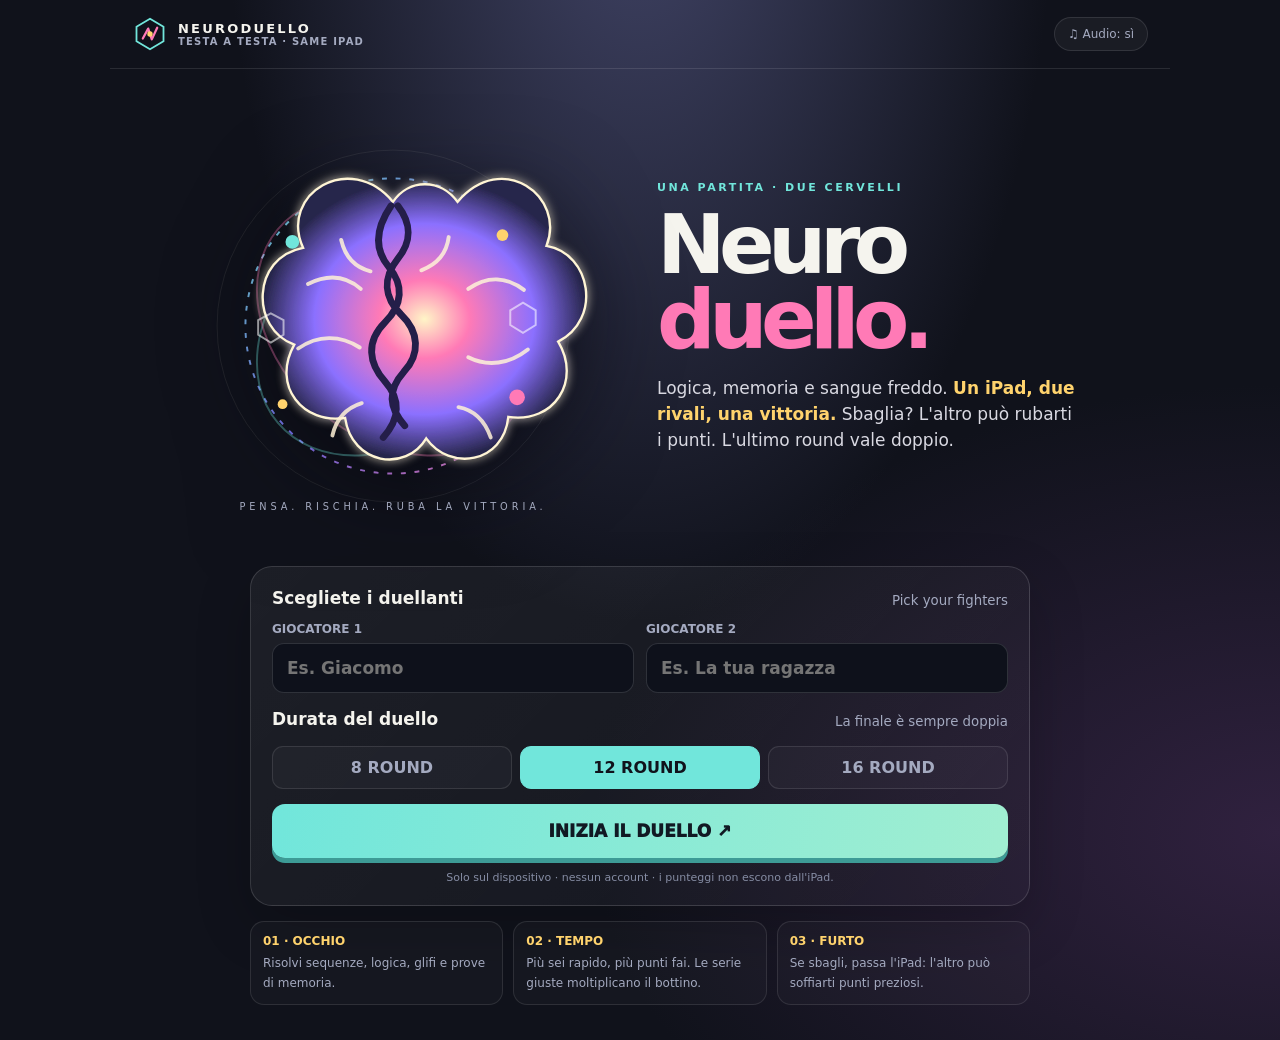
==== duello-mentale/index.html @ e72bb615 "Add German translations to Neuroduello" ====
<!doctype html>
<html lang="it">
<head>
<meta charset="utf-8">
<meta name="viewport" content="width=device-width,initial-scale=1,viewport-fit=cover">
<meta name="theme-color" content="#10121b">
<meta name="apple-mobile-web-app-capable" content="yes">
<meta name="apple-mobile-web-app-status-bar-style" content="black-translucent">
<meta name="description" content="Neuroduello: un gioco di logica, memoria e sfida per due sullo stesso iPad.">
<title>Neuroduello — testa a testa</title>
<style>
:root{color-scheme:dark;--bg:#10121b;--panel:#191d2a;--panel2:#202638;--ink:#f5f4ee;--muted:#a4aac0;--cyan:#71e6db;--pink:#ff7ab6;--gold:#ffd36d;--line:#ffffff1b;--font:ui-rounded,"SF Pro Rounded",system-ui,-apple-system,BlinkMacSystemFont,"Segoe UI",sans-serif}
*{box-sizing:border-box}html{min-height:100%;background:var(--bg)}body{margin:0;min-height:100svh;background:radial-gradient(ellipse at 50% -15%,#424568 0%,transparent 46%),radial-gradient(ellipse at 100% 80%,#30213f 0%,transparent 38%),var(--bg);font-family:var(--font);color:var(--ink);-webkit-tap-highlight-color:transparent}button,input{font:inherit}button{color:inherit;touch-action:manipulation;cursor:pointer}button:focus-visible,input:focus-visible{outline:3px solid var(--gold);outline-offset:3px}[hidden]{display:none!important}
.top{max-width:1060px;margin:auto;padding:16px 22px;display:flex;align-items:center;justify-content:space-between;border-bottom:1px solid var(--line)}.brand{display:flex;align-items:center;gap:10px;font-size:13px;font-weight:900;letter-spacing:.17em}.brand svg{width:36px;height:36px}.brand small{display:block;color:var(--muted);font-size:10px;letter-spacing:.12em}.sound{border:1px solid var(--line);background:#ffffff0b;border-radius:999px;padding:9px 13px;color:var(--muted);font-size:12px}
main{max-width:1000px;margin:auto;padding:22px 22px calc(35px + env(safe-area-inset-bottom));min-height:calc(100svh - 80px)}.view{animation:enter .24s ease both}.hero{display:grid;grid-template-columns:1fr 1fr;align-items:center;gap:34px;padding:20px 0 25px}.art{width:min(100%,430px);aspect-ratio:1;justify-self:center;filter:drop-shadow(0 20px 45px #03040c99)}.eyebrow{color:var(--cyan);font-size:11px;font-weight:900;letter-spacing:.23em;text-transform:uppercase}.hero h1{font-size:clamp(46px,7vw,82px);line-height:.91;letter-spacing:-.08em;margin:14px 0}.hero h1 span{display:block;color:var(--pink)}.lead{font-size:17px;line-height:1.55;color:#d9d9e2;max-width:420px}.lead b{color:var(--gold)}.setup{max-width:780px;margin:0 auto;padding:21px;border:1px solid #ffffff24;border-radius:22px;background:linear-gradient(135deg,#ffffff0e,#ffffff05);box-shadow:0 20px 55px #0003}.setup-title{display:flex;justify-content:space-between;align-items:end;gap:12px;margin-bottom:14px}.setup-title strong{font-size:17px}.setup-title small{color:var(--muted)}.names{display:grid;grid-template-columns:1fr 1fr;gap:12px}.names label{font-size:12px;color:var(--muted);font-weight:700}.names input{margin-top:7px;display:block;width:100%;background:#0e111b;border:1px solid #ffffff23;border-radius:12px;padding:14px;color:var(--ink);font-size:17px}.round-picks{display:flex;gap:8px;margin:17px 0 15px}.round-picks button{flex:1;min-height:43px;border:1px solid var(--line);border-radius:11px;background:#ffffff08;color:var(--muted);font-weight:800}.round-picks button.selected{color:var(--bg);background:var(--cyan);border-color:var(--cyan)}.primary{min-height:54px;border:0;border-radius:13px;padding:13px 20px;background:linear-gradient(100deg,var(--cyan),#a1eed1);color:#111923;font-size:16px;font-weight:950;box-shadow:0 5px 0 #3d9b96}.primary:active{transform:translateY(3px);box-shadow:0 2px 0 #3d9b96}.start{width:100%;font-size:17px}.fine{font-size:11px;color:#868da4;text-align:center;margin:13px 0 0}.how{display:grid;grid-template-columns:repeat(3,1fr);gap:10px;margin:15px auto 0;max-width:780px}.how div{border:1px solid var(--line);border-radius:14px;padding:12px;background:#ffffff06}.how b{display:block;color:var(--gold);font-size:12px;margin-bottom:4px}.how span{font-size:12px;color:var(--muted);line-height:1.4}
.pass{max-width:640px;margin:9vh auto;text-align:center;padding:18px}.pass-orb{width:126px;height:126px;margin:0 auto 23px;display:grid;place-items:center;border-radius:50%;background:radial-gradient(circle at 35% 30%,#f5edc9,#ff7ab6 35%,#7c6cf2 68%,#161a28 70%);box-shadow:0 0 55px #ff7ab64d,inset -18px -15px 30px #242047;font-size:48px;font-weight:950;color:#171928;animation:float 2s ease-in-out infinite}.pass h2{font-size:clamp(30px,6vw,54px);line-height:1.02;letter-spacing:-.05em;margin:9px 0}.pass p{color:var(--muted);line-height:1.5}.pass .primary{margin-top:15px;min-width:min(100%,290px)}
.hud{display:grid;grid-template-columns:1fr auto 1fr;align-items:center;gap:12px;margin:0 auto 13px;max-width:840px}.player{padding:10px 12px;border:1px solid var(--line);border-radius:14px;background:#ffffff07;min-width:0}.player.active{border-color:var(--cyan);box-shadow:0 0 0 1px #71e6db44,inset 0 0 24px #71e6db0b}.player:last-child.active{border-color:var(--pink);box-shadow:0 0 0 1px #ff7ab644,inset 0 0 24px #ff7ab60b}.player-name{font-weight:850;overflow:hidden;text-overflow:ellipsis;white-space:nowrap}.score-line{display:flex;justify-content:space-between;align-items:baseline;margin-top:2px;color:var(--muted);font-size:11px}.score-line strong{font-size:19px;color:var(--ink)}.round-chip{border:1px solid #ffd36d55;background:#ffd36d12;color:var(--gold);border-radius:999px;padding:8px 11px;text-align:center;white-space:nowrap;font-size:12px;font-weight:900}.meter{max-width:840px;height:5px;border-radius:9px;background:#ffffff17;margin:0 auto 14px;overflow:hidden}.meter span{display:block;height:100%;width:100%;transform-origin:left;background:linear-gradient(90deg,var(--cyan),var(--pink));transition:transform .3s linear}.challenge{max-width:840px;margin:auto;border:1px solid #ffffff24;border-radius:21px;background:linear-gradient(145deg,#1d2232,#161a26);padding:clamp(17px,3vw,27px);box-shadow:0 18px 45px #0004}.challenge-top{display:flex;justify-content:space-between;align-items:center;gap:12px}.type-tag{color:var(--cyan);font-size:11px;letter-spacing:.17em;font-weight:950}.clock{font-variant-numeric:tabular-nums;color:var(--gold);font-size:15px;font-weight:900}.prompt{font-size:clamp(21px,3.4vw,32px);line-height:1.2;letter-spacing:-.03em;margin:14px 0 17px;min-height:2.3em}.display{min-height:86px;display:flex;justify-content:center;align-items:center;gap:clamp(5px,2vw,18px);flex-wrap:wrap;margin:0 auto 15px}.seq{display:flex;align-items:center;justify-content:center;gap:clamp(4px,1.8vw,14px);flex-wrap:wrap}.seq span{min-width:clamp(38px,7vw,62px);height:clamp(42px,8vw,64px);display:grid;place-items:center;border-radius:13px;background:#ffffff0b;border:1px solid #ffffff18;font-size:clamp(19px,3vw,28px);font-weight:900}.seq .unknown{color:var(--pink);border-style:dashed}.options{display:grid;grid-template-columns:1fr 1fr;gap:10px}.option{min-height:58px;padding:11px 14px;border-radius:13px;border:1px solid #ffffff22;background:#ffffff08;text-align:left;font-size:16px;font-weight:780;line-height:1.25;transition:transform .12s,border-color .12s,background .12s}.option:active{transform:scale(.98)}.option:hover{border-color:#71e6db99;background:#71e6db0c}.option:disabled{cursor:default;opacity:.65}.option .letter{display:inline-grid;place-items:center;width:26px;height:26px;margin-right:9px;border-radius:8px;background:#ffffff12;color:var(--cyan);font-size:12px}.option.glyph-choice,.option.memory-choice{text-align:center;display:grid;justify-items:center;gap:6px}.glyph-choice svg{width:74px;height:74px}.glyph-choice .letter{margin:0}.memory-choice .letter{margin:0}.mini-grid{display:grid;grid-template-columns:repeat(4,12px);gap:3px;padding:5px;border-radius:8px;background:#0e111b}.mini-grid i{display:block;width:12px;height:12px;border-radius:3px;background:#ffffff15}.mini-grid i.on{background:var(--pink);box-shadow:0 0 8px #ff7ab6aa}.memory-board{display:grid;grid-template-columns:repeat(4,clamp(43px,7vw,62px));gap:8px}.memory-board i{height:clamp(43px,7vw,62px);display:block;border-radius:12px;background:#ffffff0c;border:1px solid #ffffff18;transition:background .15s}.memory-board i.on{background:linear-gradient(145deg,var(--pink),#9468ff);box-shadow:0 0 24px #ff7ab688;transform:scale(.96)}.instruction{text-align:center;color:var(--muted);font-size:12px;min-height:20px;margin:10px 0 0}.result{max-width:680px;margin:8vh auto;text-align:center;padding:20px}.result-mark{width:90px;height:90px;margin:auto;display:grid;place-items:center;border-radius:28px;background:linear-gradient(145deg,var(--gold),var(--pink));color:#21162b;font-size:40px;font-weight:1000;transform:rotate(-5deg);box-shadow:0 15px 40px #ff7ab633}.result h2{font-size:clamp(32px,6vw,56px);line-height:1;letter-spacing:-.05em;margin:25px 0 7px}.result p{color:var(--muted);line-height:1.5}.gain{font-size:clamp(44px,9vw,75px);font-weight:1000;color:var(--gold);letter-spacing:-.06em;margin:10px}.result .primary{margin-top:13px}.finish{max-width:740px;margin:3vh auto;text-align:center}.finish h1{font-size:clamp(38px,7vw,70px);line-height:.98;letter-spacing:-.06em;margin:15px 0}.podium{display:grid;grid-template-columns:1fr 1fr;gap:12px;margin:24px 0}.podium-card{border:1px solid var(--line);border-radius:18px;padding:18px;background:#ffffff08}.podium-card.winner{border-color:var(--gold);background:linear-gradient(145deg,#ffd36d1c,#ff7ab60a);box-shadow:0 0 30px #ffd36d13}.podium-card small{color:var(--muted)}.podium-card strong{display:block;font-size:clamp(37px,7vw,60px);color:var(--cyan);margin:4px}.podium-card.winner strong{color:var(--gold)}.taunt{min-height:50px;color:var(--pink);font-size:18px;font-weight:850}.privacy{font-size:11px;color:#7e859b;margin:16px auto;max-width:560px}.buttons{display:flex;justify-content:center;gap:10px;flex-wrap:wrap}.secondary{min-height:48px;padding:11px 16px;border:1px solid var(--line);border-radius:12px;background:#ffffff08;font-weight:800}
@keyframes enter{from{opacity:0;transform:translateY(7px)}to{opacity:1;transform:none}}@keyframes float{50%{transform:translateY(-8px) rotate(4deg)}}@media(max-width:650px){.top{padding:12px 15px}main{padding:14px 14px calc(25px + env(safe-area-inset-bottom))}.hero{grid-template-columns:1fr;gap:6px;padding:4px 0 15px}.art{width:min(60vw,250px)}.hero-copy{text-align:center}.hero h1{font-size:52px;margin:8px 0}.lead{margin:10px auto;font-size:15px}.setup{padding:16px}.how{grid-template-columns:1fr}.how div{display:flex;gap:8px;align-items:baseline}.hud{gap:6px}.player{padding:8px}.player-name{font-size:13px}.score-line{font-size:10px}.score-line strong{font-size:16px}.round-chip{padding:7px 8px;font-size:10px}.challenge{padding:16px 13px}.prompt{font-size:22px;min-height:unset}.options{gap:7px}.option{min-height:64px;padding:9px;font-size:14px}.option .letter{width:23px;height:23px;margin-right:5px}.pass{margin:5vh auto}.result{margin:4vh auto}.podium{gap:8px}.podium-card{padding:14px 8px}}@media(orientation:landscape) and (max-height:600px){.top{padding-block:8px}main{padding-top:8px}.hero{grid-template-columns:.7fr 1fr;padding:0;gap:12px}.art{width:min(32vh,200px)}.hero h1{font-size:45px}.lead{font-size:13px}.setup{padding:12px}.pass{margin:2vh auto}.pass-orb{width:75px;height:75px;font-size:30px;margin-bottom:10px}.result{margin:2vh auto}.result-mark{width:62px;height:62px}.result h2{margin:12px 0}.challenge{padding:12px 16px}.prompt{font-size:21px;margin:7px 0}.display{min-height:55px;margin-bottom:8px}.memory-board{grid-template-columns:repeat(4,39px);gap:5px}.memory-board i{height:39px}}@media(prefers-reduced-motion:reduce){*,*:before,*:after{animation:none!important;transition:none!important}}
</style>
</head>
<body>
<header class="top"><div class="brand"><svg viewBox="0 0 40 40" aria-hidden="true"><path d="M20 3 35 12v16L20 37 5 28V12z" fill="none" stroke="#71e6db" stroke-width="2"/><path d="M12 25 18 14l4 12 6-13" fill="none" stroke="#ff7ab6" stroke-width="2.5" stroke-linecap="round" stroke-linejoin="round"/><circle cx="20" cy="20" r="3" fill="#ffd36d"/></svg><span>NEURODUELLO<small>TESTA A TESTA · SAME IPAD</small></span></div><button id="sound" class="sound" type="button">♫ Audio: sì</button></header>
<main>
<section id="home" class="view">
<div class="hero">
<svg class="art" viewBox="0 0 440 440" role="img" aria-label="Illustrazione originale di due cervelli astratti che si sfidano">
<defs><radialGradient id="core"><stop stop-color="#fff5c7"/><stop offset=".28" stop-color="#ff7ab6"/><stop offset=".68" stop-color="#8b70ff"/><stop offset="1" stop-color="#27264c"/></radialGradient><linearGradient id="ring" x1="0" x2="1" y1="0" y2="1"><stop stop-color="#71e6db"/><stop offset=".52" stop-color="#776ef3"/><stop offset="1" stop-color="#ff7ab6"/></linearGradient><filter id="glow"><feGaussianBlur stdDeviation="5" result="b"/><feMerge><feMergeNode in="b"/><feMergeNode in="SourceGraphic"/></feMerge></filter></defs>
<circle cx="220" cy="220" r="180" fill="none" stroke="#ffffff12" stroke-width="1"/><circle cx="220" cy="220" r="151" fill="none" stroke="url(#ring)" stroke-width="2" stroke-dasharray="5 9" opacity=".85"/><ellipse cx="220" cy="220" rx="115" ry="154" fill="none" stroke="#71e6db55" stroke-width="2" transform="rotate(50 220 220)"/><ellipse cx="220" cy="220" rx="115" ry="154" fill="none" stroke="#ff7ab655" stroke-width="2" transform="rotate(-50 220 220)"/><path d="M220 93c-44-53-117-8-92 47-53 10-54 83-9 99-24 43 10 82 52 75 7 48 62 56 83 21 24 34 79 26 84-22 47 7 75-37 51-77 45-23 34-90-12-98 20-50-45-99-91-45-17-24-50-24-66 0Z" fill="url(#core)" stroke="#fff5d5" stroke-width="2.4" filter="url(#glow)"/><path d="M218 97c-15 22-18 44-2 63 15 18 14 38-4 56-20 20-17 42 0 61 16 18 15 38-2 57m15-237c14 18 14 37 0 54-16 20-14 40 3 57 19 18 20 41 3 59-17 19-15 37 1 55" fill="none" stroke="#241e49" stroke-width="7" stroke-linecap="round"/><path d="M133 177c20-10 38-9 54 5m-64 61c20-14 43-14 63-1m111-60c20-14 40-12 57 1m-57 69c20 10 42 7 61-8M167 132c4 17 14 28 30 32m-9 135c-16 5-26 16-30 33m119-203c-2 16-12 28-28 34m38 140c16 3 27 14 33 31" fill="none" stroke="#fff3d8" stroke-width="4" stroke-linecap="round" opacity=".85"/><circle cx="117" cy="134" r="7" fill="#71e6db"/><circle cx="332" cy="127" r="6" fill="#ffd36d"/><circle cx="347" cy="293" r="8" fill="#ff7ab6"/><circle cx="107" cy="300" r="5" fill="#ffd36d"/><path d="m82 214 13-7 13 7v15l-13 8-13-8zm258-10 13-8 13 8v15l-13 8-13-8z" fill="none" stroke="#ffffff90" stroke-width="2"/><text x="220" y="408" text-anchor="middle" fill="#a4aac0" font-size="10" letter-spacing="4">PENSA. RISCHIA. RUBA LA VITTORIA.</text>
</svg>
<div class="hero-copy"><div class="eyebrow">UNA PARTITA · DUE CERVELLI</div><h1>Neuro<span>duello.</span></h1><p class="lead">Logica, memoria e sangue freddo. <b>Un iPad, due rivali, una vittoria.</b> Sbaglia? L'altro può rubarti i punti. L'ultimo round vale doppio.</p></div>
</div>
<div class="setup">
<div class="setup-title"><strong>Scegliete i duellanti</strong><small>Pick your fighters</small></div>
<div class="names"><label>GIOCATORE 1<input id="name1" maxlength="18" autocomplete="off" placeholder="Es. Giacomo"></label><label>GIOCATORE 2<input id="name2" maxlength="18" autocomplete="off" placeholder="Es. La tua ragazza"></label></div>
<div class="setup-title" style="margin:16px 0 0"><strong>Durata del duello</strong><small>La finale è sempre doppia</small></div>
<div class="round-picks"><button type="button" data-rounds="8">8 ROUND</button><button type="button" data-rounds="12" class="selected">12 ROUND</button><button type="button" data-rounds="16">16 ROUND</button></div>
<button id="start" class="primary start" type="button">INIZIA IL DUELLO <span aria-hidden="true">↗</span></button>
<p class="fine">Solo sul dispositivo · nessun account · i punteggi non escono dall'iPad.</p></div>
<div class="how"><div><b>01 · OCCHIO</b><span>Risolvi sequenze, logica, glifi e prove di memoria.</span></div><div><b>02 · TEMPO</b><span>Più sei rapido, più punti fai. Le serie giuste moltiplicano il bottino.</span></div><div><b>03 · FURTO</b><span>Se sbagli, passa l'iPad: l'altro può soffiarti punti preziosi.</span></div></div>
</section>
<section id="pass" class="view pass" hidden><div class="pass-orb" aria-hidden="true">↯</div><div class="eyebrow" id="pass-kicker">CAMBIO DUELLANTE</div><h2 id="pass-title">Passa l'iPad</h2><p id="pass-copy"></p><button id="pass-go" class="primary" type="button">SONO PRONTO/A ↗</button></section>
<section id="arena" class="view" hidden>
<div class="hud"><div id="p1" class="player"><div id="p1name" class="player-name">Giocatore 1</div><div class="score-line"><span id="p1meta">Serie 0</span><strong id="p1score">0</strong></div></div><div id="round-chip" class="round-chip">ROUND 1 / 12</div><div id="p2" class="player"><div id="p2name" class="player-name">Giocatore 2</div><div class="score-line"><span id="p2meta">Serie 0</span><strong id="p2score">0</strong></div></div></div>
<div class="meter"><span id="meter-fill"></span></div><article class="challenge"><div class="challenge-top"><span id="type-tag" class="type-tag">SEQUENZA</span><span id="clock" class="clock">18.0</span></div><h2 id="prompt" class="prompt"></h2><div id="display" class="display"></div><div id="options" class="options"></div><p id="instruction" class="instruction"></p></article>
</section>
<section id="result" class="view result" hidden><div id="result-mark" class="result-mark">✓</div><div id="result-kicker" class="eyebrow">RISPOSTA GIUSTA</div><h2 id="result-title"></h2><div id="gain" class="gain">+120</div><p id="result-copy"></p><button id="next" class="primary" type="button">PROSSIMO ROUND ↗</button></section>
<section id="finish" class="view finish" hidden><div class="eyebrow">DUELLO CONCLUSO</div><h1 id="finish-title"></h1><div id="podium" class="podium"></div><p id="taunt" class="taunt"></p><p class="privacy">Rivincita? Nessun punteggio è stato salvato: la prossima partita riparte da zero.</p><div class="buttons"><button id="rematch" class="primary" type="button">RIVINCITA IMMEDIATA ↗</button><button id="home" class="secondary" type="button">CAMBIA GIOCATORI</button></div></section>
</main>
<script>
(function(){
'use strict';
var $=function(id){return document.getElementById(id);};
var views=['home','pass','arena','result','finish'];
var names=['Giocatore 1','Giocatore 2'],scores=[0,0],streak=[0,0],first=0,owner=0,active=0,round=0,totalRounds=12,steal=false,current=null,seconds=18,timer=null,used={seq:[],logic:[]},soundOn=true,audio=null,chosenRounds=12;
var labels={seq:'SEQUENZA',logic:'DEDUZIONE',visual:'GLIFO INTRUSO',memory:'MEMORIA'};
var seqBank=[
{q:'3 · 6 · 12 · 24 · ?',a:['36','42','48','54'],c:2},
{q:'2 · 5 · 10 · 17 · 26 · ?',a:['35','36','37','39'],c:2},
{q:'1 · 1 · 2 · 3 · 5 · ?',a:['7','8','9','10'],c:1},
{q:'4 · 9 · 19 · 39 · ?',a:['69','77','79','81'],c:2},
{q:'100 · 50 · 25 · ?',a:['10','12,5','15','20'],c:1},
{q:'1 · 4 · 9 · 16 · ?',a:['20','24','25','36'],c:2},
{q:'2 · 3 · 5 · 8 · 12 · ?',a:['15','16','17','18'],c:2},
{q:'81 · 27 · 9 · ?',a:['1','2','3','6'],c:2},
{q:'7 · 10 · 16 · 28 · ?',a:['40','48','52','56'],c:2},
{q:'5 · 11 · 23 · 47 · ?',a:['89','93','95','97'],c:2},
{q:'1 · 2 · 6 · 24 · 120 · ?',a:['240','360','600','720'],c:3},
{q:'14 · 13 · 11 · 8 · 4 · ?',a:['0','-1','-2','-3'],c:1}
];
var logicBank=[
{q:'In una gara superi chi è al secondo posto. In che posizione sei?',de:'In einem Rennen überholst du die Person auf dem zweiten Platz. Auf welchem Platz bist du?',a:['Primo','Secondo','Terzo','Dipende dal numero dei concorrenti'],c:1},
{q:'5 macchine producono 5 pezzi in 5 minuti. Quanto impiegano 100 macchine per 100 pezzi?',de:'5 Maschinen stellen in 5 Minuten 5 Teile her. Wie lange brauchen 100 Maschinen für 100 Teile?',a:['5 minuti','20 minuti','100 minuti','500 minuti'],c:0},
{q:'Una ninfea raddoppia ogni giorno. Lo stagno è pieno al giorno 48. Quando era mezzo pieno?',de:'Eine Seerose verdoppelt sich jeden Tag. Am 48. Tag ist der Teich voll. Wann war er halb voll?',a:['Giorno 24','Giorno 47','Giorno 46','Non si può sapere'],c:1},
{q:'Racchetta e pallina costano 1,10 CHF. La racchetta costa 1 CHF più della pallina. Quanto costa la pallina?',de:'Ein Schläger und ein Ball kosten zusammen 1,10 CHF. Der Schläger kostet 1 CHF mehr als der Ball. Wie viel kostet der Ball?',a:['0,05 CHF','0,10 CHF','0,15 CHF','0,20 CHF'],c:0},
{q:'Due padri e due figli prendono tre biglietti del cinema e ognuno ne ha uno. Com’è possibile?',de:'Zwei Väter und zwei Söhne kaufen drei Kinokarten und jeder bekommt eine. Wie ist das möglich?',a:['Uno entra gratis','Sono nonno, padre e figlio','Uno dei biglietti è doppio','Non è possibile'],c:1},
{q:'Un orologio batte sei rintocchi in cinque secondi. In quanto batte dodici rintocchi?',de:'Eine Uhr schlägt sechsmal in fünf Sekunden. Wie lange braucht sie für zwölf Schläge?',a:['11 secondi','12 secondi','10 secondi','Doppio, cioè 10 secondi'],c:0},
{q:'Una stanza ha quattro angoli. In ogni angolo c’è un gatto. Ogni gatto vede tre gatti. Quanti gatti ci sono?',de:'Ein Zimmer hat vier Ecken. In jeder Ecke sitzt eine Katze. Jede Katze sieht drei Katzen. Wie viele Katzen sind es?',a:['4','8','12','16'],c:0},
{q:'Hai tre interruttori fuori da una stanza e una lampadina dentro. Puoi entrare una sola volta: cosa ti aiuta a individuare l’interruttore?',de:'Draußen sind drei Schalter, drinnen ist eine Lampe. Du darfst nur einmal hineingehen. Wie findest du den richtigen Schalter?',a:['Accendere uno e ascoltare','Usare luce e calore della lampadina','Accenderli tutti insieme','Non si può sapere'],c:1},
{q:'Una bottiglia e un tappo costano 1,20 CHF. La bottiglia costa 1 CHF più del tappo. Quanto costa il tappo?',de:'Eine Flasche und ein Verschluss kosten zusammen 1,20 CHF. Die Flasche kostet 1 CHF mehr als der Verschluss. Wie viel kostet der Verschluss?',a:['0,10 CHF','0,20 CHF','0,05 CHF','1 CHF'],c:0},
{q:'Hai 8 palline uguali, ma una è più pesante. Con una bilancia a due piatti, quante pesate minime bastano?',de:'Du hast 8 gleiche Kugeln, aber eine ist schwerer. Wie oft musst du mit einer Balkenwaage mindestens wiegen?',a:['2','3','4','7'],c:0},
{q:'Un numero di due cifre ha somma delle cifre 9. Scambiandole, il numero aumenta di 27. Qual è?',de:'Eine zweistellige Zahl hat die Ziffernsumme 9. Vertauscht man die Ziffern, wird die Zahl um 27 größer. Welche Zahl ist es?',a:['36','45','27','18'],c:0},
{q:'Tre scatole sono etichettate MELA, PERA e MISTE. Tutte le etichette sono sbagliate. Da quale scatola peschi un frutto per capire tutte le etichette?',de:'Drei Kisten sind mit APFEL, BIRNE und GEMISCHT beschriftet. Alle Etiketten sind falsch. Aus welcher Kiste ziehst du eine Frucht, um alle Etiketten richtig zuzuordnen?',a:['MELA','PERA','MISTE','Una qualunque'],c:2}
];
var typeCycle=['seq','logic','visual','memory'];
function show(id){views.forEach(function(v){$(v).hidden=v!==id;});window.scrollTo(0,0);}
function sound(freq){if(!soundOn)return;try{audio=audio||new(window.AudioContext||window.webkitAudioContext)();audio.resume();var o=audio.createOscillator(),g=audio.createGain(),n=audio.currentTime;o.type='sine';o.frequency.setValueAtTime(freq,n);o.frequency.exponentialRampToValueAtTime(freq*1.25,n+.12);g.gain.setValueAtTime(.04,n);g.gain.exponentialRampToValueAtTime(.001,n+.23);o.connect(g);g.connect(audio.destination);o.start(n);o.stop(n+.24);}catch(e){}}
function rand(n){return Math.floor(Math.random()*n);}
function shuffle(a){var b=a.slice();for(var i=b.length-1;i>0;i--){var j=rand(i+1),t=b[i];b[i]=b[j];b[j]=t;}return b;}
function cleanName(v,f){return (v||'').trim().replace(/\s+/g,' ').slice(0,18)||f;}
function updateHUD(){
$('p1name').textContent=names[0];$('p2name').textContent=names[1];$('p1score').textContent=scores[0];$('p2score').textContent=scores[1];
$('p1meta').textContent='Serie '+streak[0];$('p2meta').textContent='Serie '+streak[1];
$('p1').classList.toggle('active',active===0);$('p2').classList.toggle('active',active===1);
var last=round===totalRounds-1;$('round-chip').textContent=(last?'⚡ FINALE ×2':'ROUND '+(round+1))+' / '+totalRounds;
}
function start(){
names=[cleanName($('name1').value,'Giocatore 1'),cleanName($('name2').value,'Giocatore 2')];
scores=[0,0];streak=[0,0];totalRounds=chosenRounds;round=0;first=rand(2);owner=first;active=owner;steal=false;used={seq:[],logic:[]};newPuzzle();showPass(owner,false);
}
function pickUnused(type,bank){
var available=bank.map(function(_,i){return i;}).filter(function(i){return used[type].indexOf(i)<0;});
if(!available.length){used[type]=[];available=bank.map(function(_,i){return i;});}
var index=available[rand(available.length)];used[type].push(index);return bank[index];
}
function glyphSVG(points,angle,tone){
var color=tone||'#71e6db',dots='',rays='';
for(var i=0;i<points;i++){var a=(360/points)*i-90,x=50+31*Math.cos(a*Math.PI/180),y=50+31*Math.sin(a*Math.PI/180);dots+='<circle cx="'+x.toFixed(1)+'" cy="'+y.toFixed(1)+'" r="4" fill="'+color+'"/>';}
for(var j=0;j<4;j++){var a2=(90*j-45+angle)*Math.PI/180,x1=50+16*Math.cos(a2),y1=50+16*Math.sin(a2),x2=50+27*Math.cos(a2),y2=50+27*Math.sin(a2);rays+='<path d="M'+x1.toFixed(1)+' '+y1.toFixed(1)+'L'+x2.toFixed(1)+' '+y2.toFixed(1)+'" stroke="#f5f4ee" stroke-width="3" stroke-linecap="round"/>';}
return '<svg viewBox="0 0 100 100" aria-hidden="true"><circle cx="50" cy="50" r="43" fill="#ffffff08" stroke="#ffffff35" stroke-width="2"/><circle cx="50" cy="50" r="27" fill="#151a27" stroke="'+color+'" stroke-width="2"/><g transform="rotate('+angle+' 50 50)">'+rays+'</g>'+dots+'<path d="M45 50h10M50 45v10" stroke="#ffd36d" stroke-width="3" stroke-linecap="round"/></svg>';
}
function newPuzzle(){
var type=typeCycle[round%typeCycle.length],p;
if(type==='seq'){
p=pickUnused('seq',seqBank);current={type:type,q:'Quale numero completa la sequenza?',de:'Welche Zahl setzt die Folge fort?',sequence:p.q,options:shuffle(p.a.map(function(t,i){return {text:t,correct:i===p.c};}))};
}else if(type==='logic'){
p=pickUnused('logic',logicBank);current={type:type,q:p.q,de:p.de,options:shuffle(p.a.map(function(t,i){return {text:t,correct:i===p.c};}))};
}else if(type==='visual'){
var outlier=rand(4),base=3+rand(3),distractors=shuffle(['#71e6db','#ff7ab6','#ffd36d','#a58cff']),options=[];
for(var k=0;k<4;k++){var pts=k===outlier?base+1:base;options.push({svg:glyphSVG(pts,rand(4)*45,distractors[k]),text:String.fromCharCode(65+k),correct:k===outlier});}
current={type:type,q:'Tre glifi hanno '+base+' punte luminose. Uno ne ha una in più: trova l’intruso.',de:'Drei Glyphen haben '+base+' leuchtende Spitzen. Eine hat eine Spitze mehr: Finde den Ausreißer.',options:options};
}else{
var cells=shuffle([0,1,2,3,4,5,6,7,8,9,10,11,12,13,14,15]).slice(0,5),patterns=[cells];
while(patterns.length<4){var alternative=shuffle([0,1,2,3,4,5,6,7,8,9,10,11,12,13,14,15]).slice(0,5);if(!patterns.some(function(x){return x.slice().sort().join(',')===alternative.slice().sort().join(',');}))patterns.push(alternative);}
var memoryOptions=shuffle(patterns.map(function(x){return {cells:x,correct:x.slice().sort().join(',')===cells.slice().sort().join(',')};}));
current={type:type,q:'Memorizza la costellazione: si spegne tra poco. Poi scegli lo schema identico.',de:'Merke dir das Sternbild: Es erlischt gleich. Wähle danach dasselbe Muster.',cells:cells,options:memoryOptions};
}
showPass(owner,false);
}
function showPass(who,isSteal){
active=who;steal=isSteal;updateHUD();show('pass');
$('pass-kicker').textContent=isSteal?'RUBATI I PUNTI':'CAMBIO DUELLANTE';
$('pass-title').textContent='Tocca a '+names[who]+'.';
$('pass-copy').textContent=isSteal?'L’altro ha sbagliato. Puoi salvare il round e rubare 70 punti: non guardare la risposta prima di iniziare.':'Passa l’iPad. '+names[who]+', il prossimo enigma è tuo: l’altro si gira!';
$('pass-go').textContent=isSteal?'PROVO A RUBARE ↗':'SONO PRONTO/A ↗';
}
function beginChallenge(){
show('arena');updateHUD();$('type-tag').textContent=labels[current.type];$('prompt').textContent=current.q+' ('+current.de+')';
$('display').replaceChildren();$('options').replaceChildren();$('instruction').textContent=steal?'UN SOLO TENTATIVO · IN PALIO 70 PUNTI':'Hai 18 secondi. La finale vale doppio.';
renderDisplay();
}
function renderDisplay(){
if(current.type==='seq'){var row=document.createElement('div');row.className='seq';current.sequence.split(' · ').forEach(function(t){var s=document.createElement('span');s.textContent=t;row.append(s);});$('display').append(row);renderOptions();startClock(steal?10:18);return;}
if(current.type==='visual'){renderOptions();startClock(steal?10:18);return;}
if(current.type==='logic'){renderOptions();startClock(steal?10:18);return;}
var board=document.createElement('div');board.className='memory-board';
for(var i=0;i<16;i++){var cell=document.createElement('i');if(current.cells.indexOf(i)>=0)cell.className='on';board.append(cell);}
$('display').append(board);$('instruction').textContent='Fissa le luci e memorizza la posizione.';
Array.from($('display').children[0].children).forEach(function(cell,i){if(current.cells.indexOf(i)<0)cell.style.opacity='.24';});
$('options').replaceChildren();
setTimeout(function(){if(!$('arena').hidden&&current.type==='memory'){board.style.opacity='.18';board.querySelectorAll('.on').forEach(function(c){c.classList.remove('on');});renderOptions();$('instruction').textContent='Quale costellazione hai visto?';startClock(steal?10:18);}},steal?1000:1700);
}
function renderOptions(){
var box=$('options');box.replaceChildren();
current.options.forEach(function(opt,i){
var b=document.createElement('button');b.type='button';b.className='option';
if(current.type==='visual'){b.classList.add('glyph-choice');b.innerHTML=opt.svg+'<span class="letter">'+opt.text+'</span>';}
else if(current.type==='memory'){b.classList.add('memory-choice');var grid=document.createElement('span');grid.className='mini-grid';for(var n=0;n<16;n++){var cell=document.createElement('i');if(opt.cells.indexOf(n)>=0)cell.className='on';grid.append(cell);}b.append(grid);var label=document.createElement('span');label.className='letter';label.textContent=String.fromCharCode(65+i);b.append(label);}
else{var letter=document.createElement('span');letter.className='letter';letter.textContent=String.fromCharCode(65+i);b.append(letter);b.append(document.createTextNode(opt.text));}
b.addEventListener('click',function(){answer(i);});box.append(b);
});
}
function startClock(duration){
clearInterval(timer);seconds=duration;$('clock').textContent=seconds.toFixed(1);$('meter-fill').style.transform='scaleX(1)';
timer=setInterval(function(){seconds=Math.max(0,seconds-.1);$('clock').textContent=seconds.toFixed(1);$('meter-fill').style.transform='scaleX('+seconds/duration+')';if(seconds<=0){clearInterval(timer);timeout();}},100);
}
function answer(i){
if(!current||seconds<=0)return;clearInterval(timer);
var correct=current.options[i].correct;
if(correct){
var points=steal?70:Math.round(100+seconds*4+Math.min(streak[active]*20,100));
if(round===totalRounds-1)points*=2;
scores[active]+=points;if(!steal)streak[active]++;else streak[active]=0;
result(true,points,steal);sound(steal?830:660);
}else{
streak[active]=0;
if(!steal){sound(220);showPass(1-owner,true);return;}
result(false,0,true);sound(180);
}
}
function timeout(){streak[active]=0;if(!steal){showPass(1-owner,true);}else{result(false,0,true);}}
function result(won,points,wasSteal){
show('result');updateHUD();
$('result-mark').textContent=won?'✓':'×';$('result-kicker').textContent=won?(wasSteal?'FURTO RIUSCITO':'RISPOSTA GIUSTA'):(wasSteal?'NESSUN FURTO':'TEMPO SCADUTO');
$('result-title').textContent=won?names[active]+' colpisce!':names[active]+' si inceppa.';
$('gain').textContent=won?'+'+points:'0';
$('result-copy').textContent=won?(wasSteal?'Hai rubato il round all’avversario. Goditi la sua faccia.':(streak[active]>1?'Serie da '+streak[active]+'! L’altro sta iniziando a preoccuparsi.':'Punto tuo. L’altro può rosicare.')):'La risposta giusta era: '+current.options.filter(function(x){return x.correct;}).map(function(x){return x.text;}).join(', ')+'. Stavolta il bottino resta a zero.';
$('next').textContent=round===totalRounds-1?'SCOPRI IL VINCITORE ↗':'AVANTI, SENZA PIETÀ ↗';
}
function nextRound(){
if(round+1>=totalRounds){finish();return;}
round++;owner=(first+round)%2;active=owner;steal=false;newPuzzle();
}
function finish(){
show('finish');var a=scores[0],b=scores[1],win=a===b?-1:(a>b?0:1);
$('finish-title').textContent=win<0?'PARITÀ. VI ODIATE UGUALE.':names[win]+' HA DISTRUTTO '+names[1-win]+'.';
$('podium').replaceChildren();
for(var i=0;i<2;i++){var card=document.createElement('div');card.className='podium-card'+(i===win?' winner':'');var name=document.createElement('div');name.textContent=names[i];var val=document.createElement('strong');val.textContent=scores[i];var meta=document.createElement('small');meta.textContent='punti · serie attuale '+streak[i];card.append(name,val,meta);$('podium').append(card);}
var taunts=win<0?['Pareggio: rivincita obbligatoria.','Due cervelli, zero superiorità.']:['La rivincita non cancella questa umiliazione.','L’altro ha appena prenotato il diritto di vantarsi.','Puoi dare la colpa all’iPad, ma non regge.','Campione del divano, sconfitto del duello.'];
$('taunt').textContent=taunts[rand(taunts.length)];sound(win<0?340:900);
}
function resetHome(){clearInterval(timer);show('home');}
document.querySelectorAll('[data-rounds]').forEach(function(b){b.addEventListener('click',function(){chosenRounds=Number(b.dataset.rounds);document.querySelectorAll('[data-rounds]').forEach(function(x){x.classList.toggle('selected',x===b);});});});
$('start').addEventListener('click',start);$('pass-go').addEventListener('click',beginChallenge);$('next').addEventListener('click',nextRound);$('rematch').addEventListener('click',start);$('home').addEventListener('click',resetHome);
$('sound').addEventListener('click',function(){soundOn=!soundOn;$('sound').textContent=soundOn?'♫ Audio: sì':'♫ Audio: no';if(soundOn)sound(520);});
document.addEventListener('visibilitychange',function(){if(document.hidden){clearInterval(timer);}});
})();
</script>
</body>
</html>
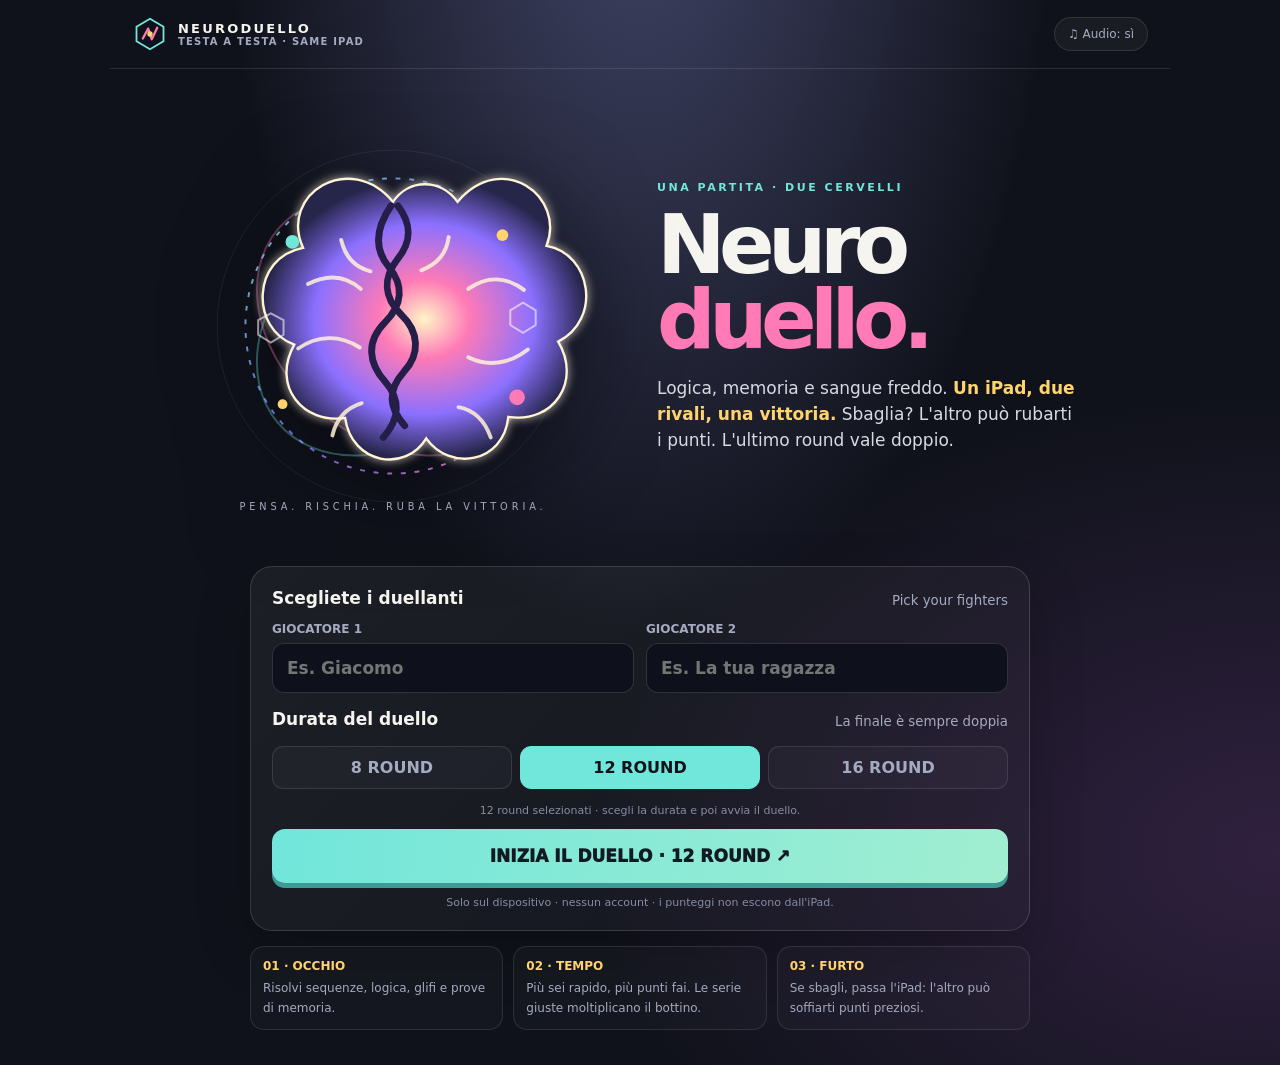
==== commit 100dd08e: "Make round selection clear and responsive" ====
--- a/duello-mentale/index.html
+++ b/duello-mentale/index.html
@@ -33,8 +33,9 @@
 <div class="setup-title"><strong>Scegliete i duellanti</strong><small>Pick your fighters</small></div>
 <div class="names"><label>GIOCATORE 1<input id="name1" maxlength="18" autocomplete="off" placeholder="Es. Giacomo"></label><label>GIOCATORE 2<input id="name2" maxlength="18" autocomplete="off" placeholder="Es. La tua ragazza"></label></div>
 <div class="setup-title" style="margin:16px 0 0"><strong>Durata del duello</strong><small>La finale è sempre doppia</small></div>
-<div class="round-picks"><button type="button" data-rounds="8">8 ROUND</button><button type="button" data-rounds="12" class="selected">12 ROUND</button><button type="button" data-rounds="16">16 ROUND</button></div>
-<button id="start" class="primary start" type="button">INIZIA IL DUELLO <span aria-hidden="true">↗</span></button>
+<div class="round-picks"><button type="button" data-rounds="8" aria-pressed="false">8 ROUND</button><button type="button" data-rounds="12" class="selected" aria-pressed="true">12 ROUND</button><button type="button" data-rounds="16" aria-pressed="false">16 ROUND</button></div>
+<p id="round-feedback" class="fine" style="margin:0 0 12px">12 round selezionati · scegli la durata e poi avvia il duello.</p>
+<button id="start" class="primary start" type="button">INIZIA IL DUELLO · 12 ROUND <span aria-hidden="true">↗</span></button>
 <p class="fine">Solo sul dispositivo · nessun account · i punteggi non escono dall'iPad.</p></div>
 <div class="how"><div><b>01 · OCCHIO</b><span>Risolvi sequenze, logica, glifi e prove di memoria.</span></div><div><b>02 · TEMPO</b><span>Più sei rapido, più punti fai. Le serie giuste moltiplicano il bottino.</span></div><div><b>03 · FURTO</b><span>Se sbagli, passa l'iPad: l'altro può soffiarti punti preziosi.</span></div></div>
 </section>
@@ -199,7 +200,7 @@
 $('taunt').textContent=taunts[rand(taunts.length)];sound(win<0?340:900);
 }
 function resetHome(){clearInterval(timer);show('home');}
-document.querySelectorAll('[data-rounds]').forEach(function(b){b.addEventListener('click',function(){chosenRounds=Number(b.dataset.rounds);document.querySelectorAll('[data-rounds]').forEach(function(x){x.classList.toggle('selected',x===b);});});});
+document.querySelector('.round-picks').addEventListener('click',function(e){var b=e.target.closest('button[data-rounds]');if(!b)return;chosenRounds=Number(b.dataset.rounds);document.querySelectorAll('.round-picks button').forEach(function(x){var selected=x===b;x.classList.toggle('selected',selected);x.setAttribute('aria-pressed',selected?'true':'false');});$('round-feedback').textContent=chosenRounds+' round selezionati · durata scelta (Runden ausgewählt · Dauer gewählt)';$('start').innerHTML='INIZIA IL DUELLO · '+chosenRounds+' ROUND <span aria-hidden="true">↗</span>';});
 $('start').addEventListener('click',start);$('pass-go').addEventListener('click',beginChallenge);$('next').addEventListener('click',nextRound);$('rematch').addEventListener('click',start);$('home').addEventListener('click',resetHome);
 $('sound').addEventListener('click',function(){soundOn=!soundOn;$('sound').textContent=soundOn?'♫ Audio: sì':'♫ Audio: no';if(soundOn)sound(520);});
 document.addEventListener('visibilitychange',function(){if(document.hidden){clearInterval(timer);}});
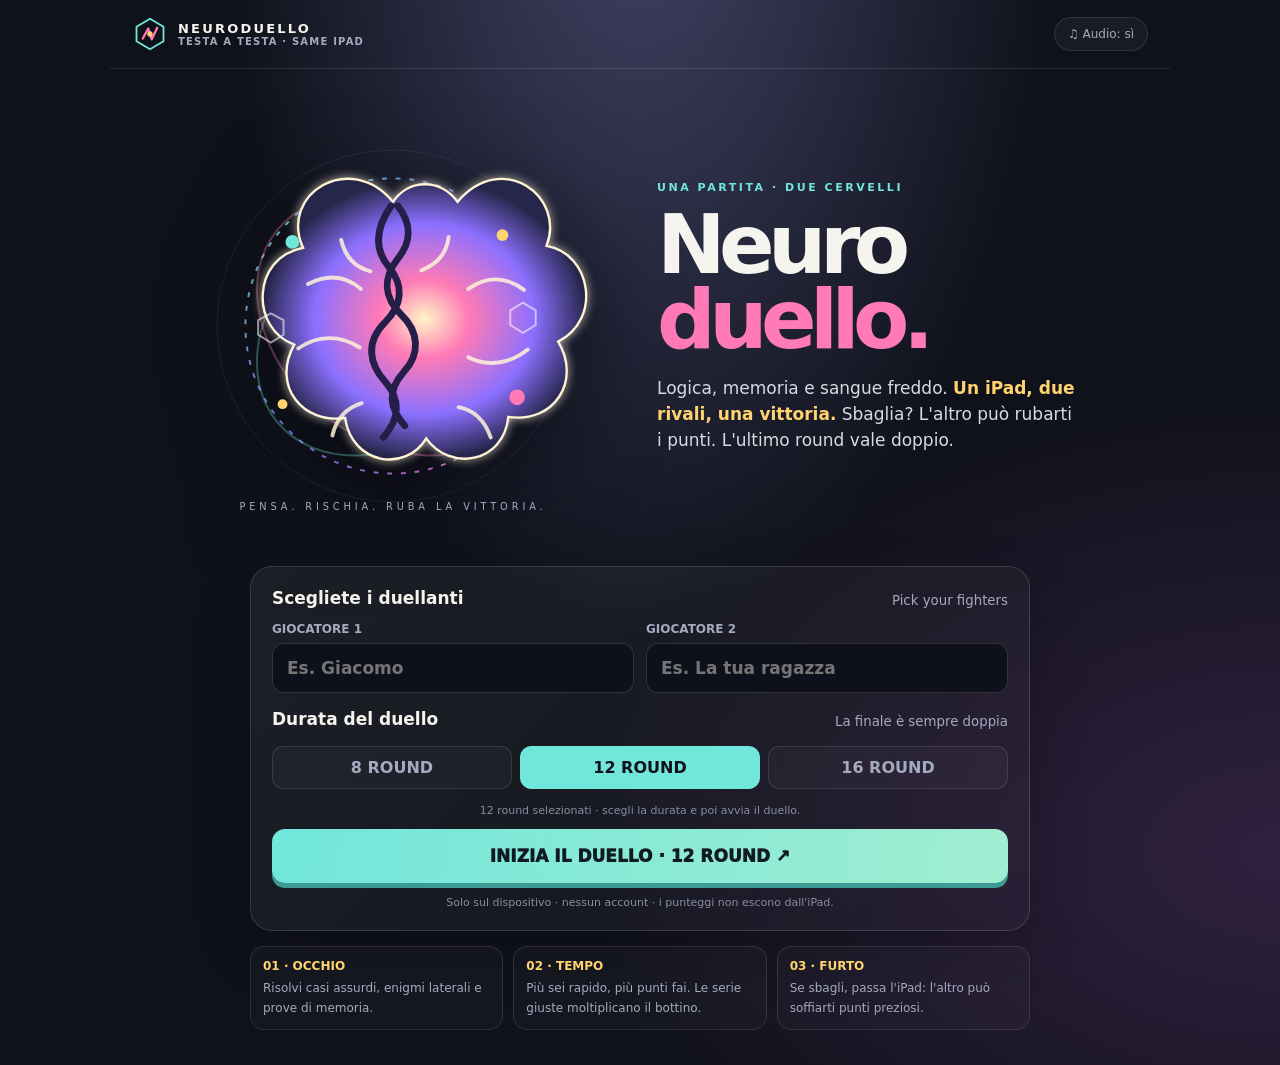
==== commit fcb25153: "Varietà nei round e nuovi enigmi di logica" ====
--- a/duello-mentale/index.html
+++ b/duello-mentale/index.html
@@ -37,7 +37,7 @@
 <p id="round-feedback" class="fine" style="margin:0 0 12px">12 round selezionati · scegli la durata e poi avvia il duello.</p>
 <button id="start" class="primary start" type="button">INIZIA IL DUELLO · 12 ROUND <span aria-hidden="true">↗</span></button>
 <p class="fine">Solo sul dispositivo · nessun account · i punteggi non escono dall'iPad.</p></div>
-<div class="how"><div><b>01 · OCCHIO</b><span>Risolvi sequenze, logica, glifi e prove di memoria.</span></div><div><b>02 · TEMPO</b><span>Più sei rapido, più punti fai. Le serie giuste moltiplicano il bottino.</span></div><div><b>03 · FURTO</b><span>Se sbagli, passa l'iPad: l'altro può soffiarti punti preziosi.</span></div></div>
+<div class="how"><div><b>01 · OCCHIO</b><span>Risolvi casi assurdi, enigmi laterali e prove di memoria.</span></div><div><b>02 · TEMPO</b><span>Più sei rapido, più punti fai. Le serie giuste moltiplicano il bottino.</span></div><div><b>03 · FURTO</b><span>Se sbagli, passa l'iPad: l'altro può soffiarti punti preziosi.</span></div></div>
 </section>
 <section id="pass" class="view pass" hidden><div class="pass-orb" aria-hidden="true">↯</div><div class="eyebrow" id="pass-kicker">CAMBIO DUELLANTE</div><h2 id="pass-title">Passa l'iPad</h2><p id="pass-copy"></p><button id="pass-go" class="primary" type="button">SONO PRONTO/A ↗</button></section>
 <section id="arena" class="view" hidden>
@@ -52,21 +52,17 @@
 'use strict';
 var $=function(id){return document.getElementById(id);};
 var views=['home','pass','arena','result','finish'];
-var names=['Giocatore 1','Giocatore 2'],scores=[0,0],streak=[0,0],first=0,owner=0,active=0,round=0,totalRounds=12,steal=false,current=null,seconds=18,timer=null,used={seq:[],logic:[]},soundOn=true,audio=null,chosenRounds=12;
-var labels={seq:'SEQUENZA',logic:'DEDUZIONE',visual:'GLIFO INTRUSO',memory:'MEMORIA'};
+var names=['Giocatore 1','Giocatore 2'],scores=[0,0],streak=[0,0],first=0,owner=0,active=0,round=0,totalRounds=12,steal=false,current=null,seconds=18,timer=null,used={seq:[],logic:[],case:[],riddle:[]},soundOn=true,audio=null,chosenRounds=12;
+var labels={seq:'SEQUENZA',logic:'DEDUZIONE',case:'CASO ASSURDO',riddle:'PENSIERO LATERALE',memory:'MEMORIA'};
 var seqBank=[
-{q:'3 · 6 · 12 · 24 · ?',a:['36','42','48','54'],c:2},
-{q:'2 · 5 · 10 · 17 · 26 · ?',a:['35','36','37','39'],c:2},
-{q:'1 · 1 · 2 · 3 · 5 · ?',a:['7','8','9','10'],c:1},
-{q:'4 · 9 · 19 · 39 · ?',a:['69','77','79','81'],c:2},
-{q:'100 · 50 · 25 · ?',a:['10','12,5','15','20'],c:1},
-{q:'1 · 4 · 9 · 16 · ?',a:['20','24','25','36'],c:2},
-{q:'2 · 3 · 5 · 8 · 12 · ?',a:['15','16','17','18'],c:2},
-{q:'81 · 27 · 9 · ?',a:['1','2','3','6'],c:2},
-{q:'7 · 10 · 16 · 28 · ?',a:['40','48','52','56'],c:2},
-{q:'5 · 11 · 23 · 47 · ?',a:['89','93','95','97'],c:2},
+{q:'2 · 3 · 5 · 9 · 17 · ?',a:['31','32','33','34'],c:2},
+{q:'2 · 6 · 12 · 20 · 30 · ?',a:['36','40','42','48'],c:2},
 {q:'1 · 2 · 6 · 24 · 120 · ?',a:['240','360','600','720'],c:3},
-{q:'14 · 13 · 11 · 8 · 4 · ?',a:['0','-1','-2','-3'],c:1}
+{q:'1 · 4 · 10 · 20 · 35 · ?',a:['49','54','56','63'],c:2},
+{q:'3 · 4 · 7 · 11 · 18 · 29 · ?',a:['41','47','48','58'],c:1},
+{q:'1 · 3 · 7 · 15 · 31 · ?',a:['47','61','63','64'],c:2},
+{q:'4 · 7 · 13 · 25 · 49 · ?',a:['73','95','97','101'],c:2},
+{q:'2 · 5 · 11 · 23 · 47 · ?',a:['89','93','95','97'],c:2}
 ];
 var logicBank=[
 {q:'In una gara superi chi è al secondo posto. In che posizione sei?',de:'In einem Rennen überholst du die Person auf dem zweiten Platz. Auf welchem Platz bist du?',a:['Primo','Secondo','Terzo','Dipende dal numero dei concorrenti'],c:1},
@@ -82,7 +78,27 @@
 {q:'Un numero di due cifre ha somma delle cifre 9. Scambiandole, il numero aumenta di 27. Qual è?',de:'Eine zweistellige Zahl hat die Ziffernsumme 9. Vertauscht man die Ziffern, wird die Zahl um 27 größer. Welche Zahl ist es?',a:['36','45','27','18'],c:0},
 {q:'Tre scatole sono etichettate MELA, PERA e MISTE. Tutte le etichette sono sbagliate. Da quale scatola peschi un frutto per capire tutte le etichette?',de:'Drei Kisten sind mit APFEL, BIRNE und GEMISCHT beschriftet. Alle Etiketten sind falsch. Aus welcher Kiste ziehst du eine Frucht, um alle Etiketten richtig zuzuordnen?',a:['MELA','PERA','MISTE','Una qualunque'],c:2}
 ];
-var typeCycle=['seq','logic','visual','memory'];
+var caseBank=[
+{q:'È sparito l’ultimo biscotto. Anna: «È stato Bruno». Bruno: «È stata Chiara». Chiara: «Bruno mente». Una sola frase è vera. Chi l’ha preso?',de:'Der letzte Keks ist weg. Anna: „Bruno war es.“ Bruno: „Chiara war es.“ Chiara: „Bruno lügt.“ Genau eine Aussage stimmt. Wer hat ihn genommen?',a:['Anna','Bruno','Chiara','Impossibile saperlo'],c:2},
+{q:'Lea, Max e Nico indossano maglie rosse, blu e verdi, una ciascuno. Lea non ha il rosso. Max non ha né rosso né blu. Di che colore è la maglia di Lea?',de:'Lea, Max und Nico tragen je ein rotes, blaues oder grünes Shirt. Lea trägt kein Rot. Max trägt weder Rot noch Blau. Welche Farbe hat Leas Shirt?',a:['Rossa','Blu','Verde','Non si può dedurre'],c:1},
+{q:'Password di tre cifre diverse. 682: una giusta al posto giusto. 614: una giusta al posto sbagliato. 206: due giuste, entrambe al posto sbagliato. 738: nessuna. 780: una giusta al posto sbagliato. Codice?',de:'Dreistelliger Code mit verschiedenen Ziffern. 682: eine richtig und am richtigen Platz. 614: eine richtig, falscher Platz. 206: zwei richtig, beide falscher Platz. 738: keine. 780: eine richtig, falscher Platz. Wie lautet der Code?',a:['042','204','420','024'],c:0},
+{q:'Tre porte: una nasconde un premio, due una capra. Scegli una porta. Il presentatore sa dov’è il premio, apre una porta con una capra e ti offre di cambiare. Conviene?',de:'Drei Türen: hinter einer ist ein Preis, hinter zwei eine Ziege. Du wählst eine. Der Moderator kennt den Preis, öffnet eine Ziegentür und bietet dir einen Wechsel an. Solltest du wechseln?',a:['Sì: la probabilità diventa 2/3','No: resta 1/3','È sempre 1/2','Dipende dalla porta'],c:0},
+{q:'Calzini neri e blu mescolati al buio: quanti ne prendi al minimo per essere sicuro di avere una coppia dello stesso colore?',de:'Schwarze und blaue Socken liegen gemischt im Dunkeln. Wie viele musst du mindestens nehmen, um sicher ein gleichfarbiges Paar zu haben?',a:['2','3','4','Dipende dal totale'],c:1},
+{q:'Due corde bruciano ciascuna in un’ora, ma a velocità irregolare. Come misuri 45 minuti?',de:'Zwei Seile brennen jeweils eine Stunde, aber ungleichmäßig. Wie misst du 45 Minuten?',a:['Accendi corda A da entrambi i capi e B da un capo; finita A, accendi l’altro capo di B','Taglia una corda a metà','Accendi entrambe da un capo','Impossibile'],c:0},
+{q:'9 monete identiche, una è più leggera. Quante pesate bastano sempre con una bilancia a due piatti?',de:'9 gleiche Münzen, eine ist leichter. Wie viele Wägungen reichen mit einer Balkenwaage immer?',a:['1','2','3','4'],c:1},
+{q:'Quattro persone attraversano un ponte con una torcia. Impiegano 1, 2, 7 e 10 minuti; massimo due insieme, torcia obbligatoria. Tempo minimo?',de:'Vier Personen überqueren mit einer Taschenlampe eine Brücke. Sie brauchen 1, 2, 7 und 10 Minuten; höchstens zwei zugleich, Lampe nötig. Mindestzeit?',a:['17 minuti','19 minuti','20 minuti','21 minuti'],c:0}
+];
+var riddleBank=[
+{q:'Un uomo guarda una foto: «Non ho fratelli né sorelle, ma il padre di quest’uomo è il figlio di mio padre». Chi c’è nella foto?',de:'Ein Mann betrachtet ein Foto: „Ich habe keine Geschwister, aber der Vater dieses Mannes ist der Sohn meines Vaters.“ Wer ist auf dem Foto?',a:['Suo padre','Suo figlio','Lui stesso','Suo cugino'],c:1},
+{q:'Una donna vive al 20° piano. Da sola prende l’ascensore solo fino al 12° e fa il resto a piedi; quando piove arriva al 20°. Perché?',de:'Eine Frau wohnt im 20. Stock. Allein fährt sie nur bis zum 12. und geht den Rest; bei Regen fährt sie bis zum 20. Warum?',a:['Vuole fare movimento','È troppo bassa per il tasto 20, ma lo raggiunge con l’ombrello','Ascensore rotto','Paura dell’ascensore'],c:1},
+{q:'Un medico ti dà tre pillole e dice di prenderne una ogni mezz’ora. Quanto passa tra la prima e l’ultima?',de:'Ein Arzt gibt dir drei Tabletten und sagt, du sollst alle halbe Stunde eine nehmen. Wie viel Zeit liegt zwischen der ersten und der letzten?',a:['30 minuti','60 minuti','90 minuti','Due ore'],c:1},
+{q:'Hai un secchio da 5 litri e uno da 3. Come misuri esattamente 4 litri?',de:'Du hast einen 5-Liter- und einen 3-Liter-Eimer. Wie misst du genau 4 Liter ab?',a:['Riempi il 5, versa nel 3; svuota il 3, travasa i 2 rimasti; riempi il 5 e versa 1 litro nel 3','Riempi due volte il 3','Non si può','A occhio'],c:0},
+{q:'Un uomo chiede un bicchiere d’acqua al bar. Il barista tira fuori una pistola. L’uomo dice «grazie» e se ne va. Perché?',de:'Ein Mann bittet in einer Bar um Wasser. Der Barkeeper zieht eine Pistole. Der Mann sagt „Danke“ und geht. Warum?',a:['Il barista lo spaventa per fargli passare il singhiozzo','Era una rapina','Pistola giocattolo','Ha cambiato idea'],c:0},
+{q:'100 porte chiuse. Al passaggio 1 cambi stato a tutte; al 2 a ogni seconda; al 3 a ogni terza… fino a 100. Quali restano aperte?',de:'100 geschlossene Türen. Runde 1 änderst du jede, Runde 2 jede zweite, Runde 3 jede dritte … bis 100. Welche bleiben offen?',a:['Le porte pari','Solo la 100','I numeri quadrati perfetti','Le prime dieci'],c:2},
+{q:'Una barca è piena di persone, ma quando la guardi non vedi una sola persona a bordo. Come?',de:'Ein Boot ist voller Menschen, aber du siehst keine einzige Person an Bord. Wie ist das möglich?',a:['Sono sott’acqua','Sono tutti sposati','È notte','Sono disegnati'],c:1},
+{q:'Tre stanze: una piena di fuoco, una di assassini armati e una di leoni che non mangiano da tre anni. Qual è la più sicura?',de:'Drei Räume: voller Feuer, voller bewaffneter Mörder oder voller Löwen, die seit drei Jahren nichts gefressen haben. Welcher ist am sichersten?',a:['Fuoco','Assassini','Leoni','Nessuno'],c:2}
+];
+var typeCycle=['logic','case','memory','riddle','logic','case','memory','seq'];
 function show(id){views.forEach(function(v){$(v).hidden=v!==id;});window.scrollTo(0,0);}
 function sound(freq){if(!soundOn)return;try{audio=audio||new(window.AudioContext||window.webkitAudioContext)();audio.resume();var o=audio.createOscillator(),g=audio.createGain(),n=audio.currentTime;o.type='sine';o.frequency.setValueAtTime(freq,n);o.frequency.exponentialRampToValueAtTime(freq*1.25,n+.12);g.gain.setValueAtTime(.04,n);g.gain.exponentialRampToValueAtTime(.001,n+.23);o.connect(g);g.connect(audio.destination);o.start(n);o.stop(n+.24);}catch(e){}}
 function rand(n){return Math.floor(Math.random()*n);}
@@ -96,7 +112,7 @@
 }
 function start(){
 names=[cleanName($('name1').value,'Giocatore 1'),cleanName($('name2').value,'Giocatore 2')];
-scores=[0,0];streak=[0,0];totalRounds=chosenRounds;round=0;first=rand(2);owner=first;active=owner;steal=false;used={seq:[],logic:[]};newPuzzle();showPass(owner,false);
+scores=[0,0];streak=[0,0];totalRounds=chosenRounds;round=0;first=rand(2);owner=first;active=owner;steal=false;used={seq:[],logic:[]};newPuzzle();beginChallenge();
 }
 function pickUnused(type,bank){
 var available=bank.map(function(_,i){return i;}).filter(function(i){return used[type].indexOf(i)<0;});
@@ -112,13 +128,11 @@
 function newPuzzle(){
 var type=typeCycle[round%typeCycle.length],p;
 if(type==='seq'){
-p=pickUnused('seq',seqBank);current={type:type,q:'Quale numero completa la sequenza?',de:'Welche Zahl setzt die Folge fort?',sequence:p.q,options:shuffle(p.a.map(function(t,i){return {text:t,correct:i===p.c};}))};
+p=pickUnused('seq',seqBank);current={type:type,q:'Completa la sequenza. Trova il meccanismo, non tirare a caso.',de:'Setze die Folge fort. Finde das Muster, rate nicht.',sequence:p.q,options:shuffle(p.a.map(function(t,i){return {text:t,correct:i===p.c};}))};
 }else if(type==='logic'){
 p=pickUnused('logic',logicBank);current={type:type,q:p.q,de:p.de,options:shuffle(p.a.map(function(t,i){return {text:t,correct:i===p.c};}))};
-}else if(type==='visual'){
-var outlier=rand(4),base=3+rand(3),distractors=shuffle(['#71e6db','#ff7ab6','#ffd36d','#a58cff']),options=[];
-for(var k=0;k<4;k++){var pts=k===outlier?base+1:base;options.push({svg:glyphSVG(pts,rand(4)*45,distractors[k]),text:String.fromCharCode(65+k),correct:k===outlier});}
-current={type:type,q:'Tre glifi hanno '+base+' punte luminose. Uno ne ha una in più: trova l’intruso.',de:'Drei Glyphen haben '+base+' leuchtende Spitzen. Eine hat eine Spitze mehr: Finde den Ausreißer.',options:options};
+}else if(type==='case'||type==='riddle'){
+p=pickUnused(type,type==='case'?caseBank:riddleBank);current={type:type,q:p.q,de:p.de,options:shuffle(p.a.map(function(t,i){return {text:t,correct:i===p.c};}))};
 }else{
 var cells=shuffle([0,1,2,3,4,5,6,7,8,9,10,11,12,13,14,15]).slice(0,5),patterns=[cells];
 while(patterns.length<4){var alternative=shuffle([0,1,2,3,4,5,6,7,8,9,10,11,12,13,14,15]).slice(0,5);if(!patterns.some(function(x){return x.slice().sort().join(',')===alternative.slice().sort().join(',');}))patterns.push(alternative);}
@@ -141,8 +155,7 @@
 }
 function renderDisplay(){
 if(current.type==='seq'){var row=document.createElement('div');row.className='seq';current.sequence.split(' · ').forEach(function(t){var s=document.createElement('span');s.textContent=t;row.append(s);});$('display').append(row);renderOptions();startClock(steal?10:18);return;}
-if(current.type==='visual'){renderOptions();startClock(steal?10:18);return;}
-if(current.type==='logic'){renderOptions();startClock(steal?10:18);return;}
+if(current.type==='logic'||current.type==='case'||current.type==='riddle'){renderOptions();startClock(steal?10:18);return;}
 var board=document.createElement('div');board.className='memory-board';
 for(var i=0;i<16;i++){var cell=document.createElement('i');if(current.cells.indexOf(i)>=0)cell.className='on';board.append(cell);}
 $('display').append(board);$('instruction').textContent='Fissa le luci e memorizza la posizione.';
@@ -154,8 +167,7 @@
 var box=$('options');box.replaceChildren();
 current.options.forEach(function(opt,i){
 var b=document.createElement('button');b.type='button';b.className='option';
-if(current.type==='visual'){b.classList.add('glyph-choice');b.innerHTML=opt.svg+'<span class="letter">'+opt.text+'</span>';}
-else if(current.type==='memory'){b.classList.add('memory-choice');var grid=document.createElement('span');grid.className='mini-grid';for(var n=0;n<16;n++){var cell=document.createElement('i');if(opt.cells.indexOf(n)>=0)cell.className='on';grid.append(cell);}b.append(grid);var label=document.createElement('span');label.className='letter';label.textContent=String.fromCharCode(65+i);b.append(label);}
+if(current.type==='memory'){b.classList.add('memory-choice');var grid=document.createElement('span');grid.className='mini-grid';for(var n=0;n<16;n++){var cell=document.createElement('i');if(opt.cells.indexOf(n)>=0)cell.className='on';grid.append(cell);}b.append(grid);var label=document.createElement('span');label.className='letter';label.textContent=String.fromCharCode(65+i);b.append(label);}
 else{var letter=document.createElement('span');letter.className='letter';letter.textContent=String.fromCharCode(65+i);b.append(letter);b.append(document.createTextNode(opt.text));}
 b.addEventListener('click',function(){answer(i);});box.append(b);
 });
@@ -184,7 +196,7 @@
 $('result-mark').textContent=won?'✓':'×';$('result-kicker').textContent=won?(wasSteal?'FURTO RIUSCITO':'RISPOSTA GIUSTA'):(wasSteal?'NESSUN FURTO':'TEMPO SCADUTO');
 $('result-title').textContent=won?names[active]+' colpisce!':names[active]+' si inceppa.';
 $('gain').textContent=won?'+'+points:'0';
-$('result-copy').textContent=won?(wasSteal?'Hai rubato il round all’avversario. Goditi la sua faccia.':(streak[active]>1?'Serie da '+streak[active]+'! L’altro sta iniziando a preoccuparsi.':'Punto tuo. L’altro può rosicare.')):'La risposta giusta era: '+current.options.filter(function(x){return x.correct;}).map(function(x){return x.text;}).join(', ')+'. Stavolta il bottino resta a zero.';
+$('result-copy').textContent=won?(wasSteal?'Hai rubato il round all’avversario. Goditi la sua faccia.':(streak[active]>1?'Serie da '+streak[active]+'! L’altro sta iniziando a preoccuparsi.':'Punto tuo. L’altro può rosicare.')):(current.type==='memory'?'La costellazione giusta era l’opzione '+String.fromCharCode(65+current.options.findIndex(function(x){return x.correct;}))+'.':'La risposta giusta era: '+current.options.filter(function(x){return x.correct;}).map(function(x){return x.text;}).join(', ')+'.')+' Stavolta il bottino resta a zero.';
 $('next').textContent=round===totalRounds-1?'SCOPRI IL VINCITORE ↗':'AVANTI, SENZA PIETÀ ↗';
 }
 function nextRound(){
@@ -201,7 +213,7 @@
 }
 function resetHome(){clearInterval(timer);show('home');}
 document.querySelector('.round-picks').addEventListener('click',function(e){var b=e.target.closest('button[data-rounds]');if(!b)return;chosenRounds=Number(b.dataset.rounds);document.querySelectorAll('.round-picks button').forEach(function(x){var selected=x===b;x.classList.toggle('selected',selected);x.setAttribute('aria-pressed',selected?'true':'false');});$('round-feedback').textContent=chosenRounds+' round selezionati · durata scelta (Runden ausgewählt · Dauer gewählt)';$('start').innerHTML='INIZIA IL DUELLO · '+chosenRounds+' ROUND <span aria-hidden="true">↗</span>';});
-$('start').addEventListener('click',start);$('pass-go').addEventListener('click',beginChallenge);$('next').addEventListener('click',nextRound);$('rematch').addEventListener('click',start);$('home').addEventListener('click',resetHome);
+document.addEventListener('click',function(e){if(e.target.closest('#start')){try{start();}catch(error){$('round-feedback').textContent='Errore di avvio: '+error.message;console.error(error);}}});$('pass-go').addEventListener('click',beginChallenge);$('next').addEventListener('click',nextRound);$('rematch').addEventListener('click',start);$('home').addEventListener('click',resetHome);
 $('sound').addEventListener('click',function(){soundOn=!soundOn;$('sound').textContent=soundOn?'♫ Audio: sì':'♫ Audio: no';if(soundOn)sound(520);});
 document.addEventListener('visibilitychange',function(){if(document.hidden){clearInterval(timer);}});
 })();
